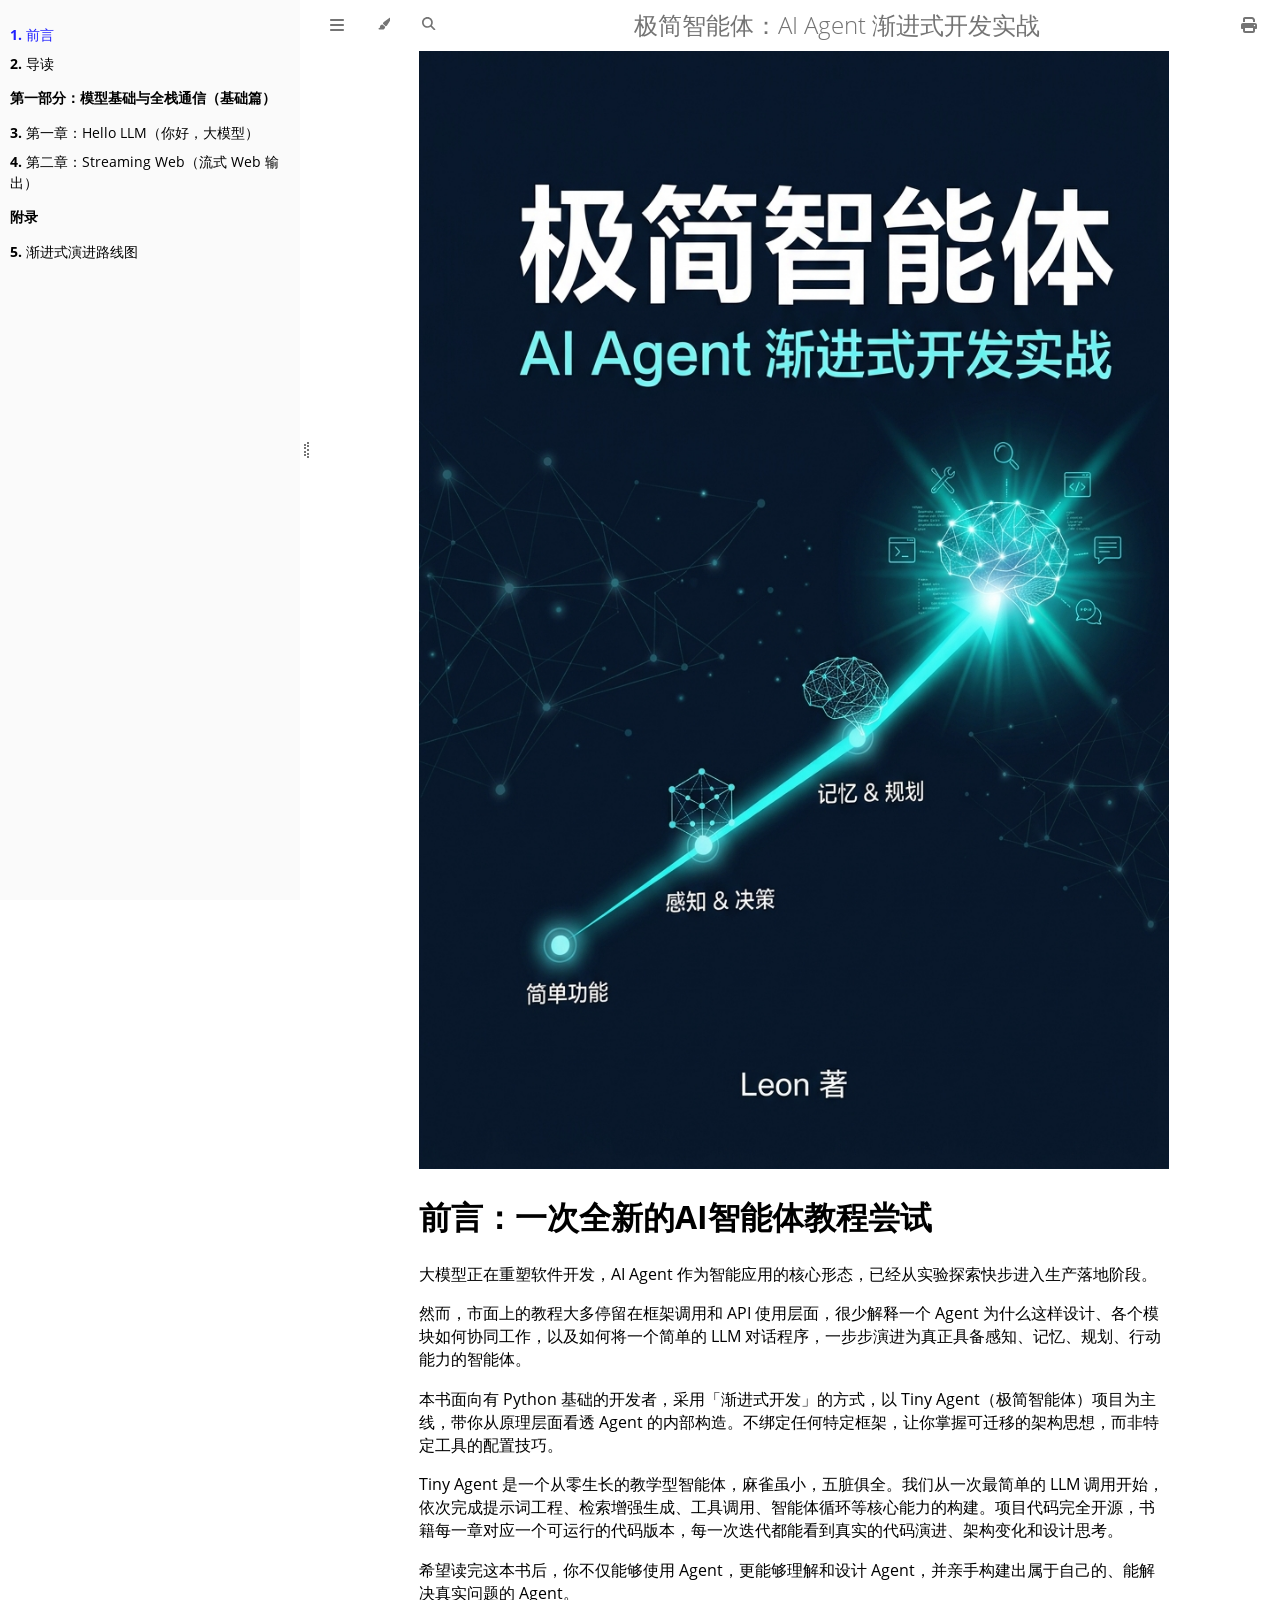
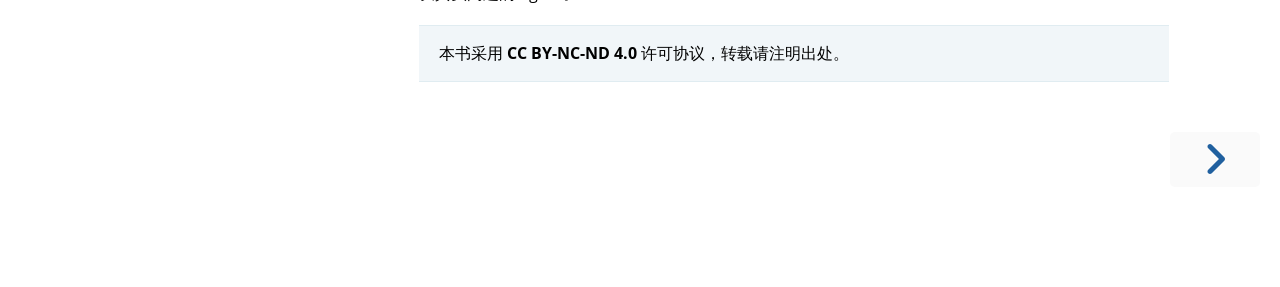
==== index.html @ 979ac95a "deploy: a73829f502aef692e235a689d183d2df8be53779" ====
<!DOCTYPE HTML>
<html lang="cn" class="light sidebar-visible" dir="ltr">
    <head>
        <!-- Book generated using mdBook -->
        <meta charset="UTF-8">
        <title>前言 - 极简智能体：AI Agent 渐进式开发实战</title>


        <!-- Custom HTML head -->

        <meta name="description" content="">
        <meta name="viewport" content="width=device-width, initial-scale=1">
        <meta name="theme-color" content="#ffffff">

        <link rel="icon" href="favicon-de23e50b.svg">
        <link rel="shortcut icon" href="favicon-8114d1fc.png">
        <link rel="stylesheet" href="css/variables-8adf115d.css">
        <link rel="stylesheet" href="css/general-e96d0476.css">
        <link rel="stylesheet" href="css/chrome-d279d366.css">
        <link rel="stylesheet" href="css/print-9e4910d8.css" media="print">

        <!-- Fonts -->
        <link rel="stylesheet" href="fonts/fonts-9644e21d.css">

        <!-- Highlight.js Stylesheets -->
        <link rel="stylesheet" id="mdbook-highlight-css" href="highlight-493f70e1.css">
        <link rel="stylesheet" id="mdbook-tomorrow-night-css" href="tomorrow-night-4c0ae647.css">
        <link rel="stylesheet" id="mdbook-ayu-highlight-css" href="ayu-highlight-3fdfc3ac.css">

        <!-- Custom theme stylesheets -->


        <!-- Provide site root and default themes to javascript -->
        <script>
            const path_to_root = "";
            const default_light_theme = "light";
            const default_dark_theme = "navy";
            window.path_to_searchindex_js = "searchindex-4bd287b8.js";
        </script>
        <!-- Start loading toc.js asap -->
        <script src="toc-0e4f72c4.js"></script>
    </head>
    <body>
    <div id="mdbook-help-container">
        <div id="mdbook-help-popup">
            <h2 class="mdbook-help-title">Keyboard shortcuts</h2>
            <div>
                <p>Press <kbd>←</kbd> or <kbd>→</kbd> to navigate between chapters</p>
                <p>Press <kbd>S</kbd> or <kbd>/</kbd> to search in the book</p>
                <p>Press <kbd>?</kbd> to show this help</p>
                <p>Press <kbd>Esc</kbd> to hide this help</p>
            </div>
        </div>
    </div>
    <div id="mdbook-body-container">
        <!-- Work around some values being stored in localStorage wrapped in quotes -->
        <script>
            try {
                let theme = localStorage.getItem('mdbook-theme');
                let sidebar = localStorage.getItem('mdbook-sidebar');

                if (theme.startsWith('"') && theme.endsWith('"')) {
                    localStorage.setItem('mdbook-theme', theme.slice(1, theme.length - 1));
                }

                if (sidebar.startsWith('"') && sidebar.endsWith('"')) {
                    localStorage.setItem('mdbook-sidebar', sidebar.slice(1, sidebar.length - 1));
                }
            } catch (e) { }
        </script>

        <!-- Set the theme before any content is loaded, prevents flash -->
        <script>
            const default_theme = window.matchMedia("(prefers-color-scheme: dark)").matches ? default_dark_theme : default_light_theme;
            let theme;
            try { theme = localStorage.getItem('mdbook-theme'); } catch(e) { }
            if (theme === null || theme === undefined) { theme = default_theme; }
            const html = document.documentElement;
            html.classList.remove('light')
            html.classList.add(theme);
            html.classList.add("js");
        </script>

        <input type="checkbox" id="mdbook-sidebar-toggle-anchor" class="hidden">

        <!-- Hide / unhide sidebar before it is displayed -->
        <script>
            let sidebar = null;
            const sidebar_toggle = document.getElementById("mdbook-sidebar-toggle-anchor");
            if (document.body.clientWidth >= 1080) {
                try { sidebar = localStorage.getItem('mdbook-sidebar'); } catch(e) { }
                sidebar = sidebar || 'visible';
            } else {
                sidebar = 'hidden';
                sidebar_toggle.checked = false;
            }
            if (sidebar === 'visible') {
                sidebar_toggle.checked = true;
            } else {
                html.classList.remove('sidebar-visible');
            }
        </script>

        <nav id="mdbook-sidebar" class="sidebar" aria-label="Table of contents">
            <!-- populated by js -->
            <mdbook-sidebar-scrollbox class="sidebar-scrollbox"></mdbook-sidebar-scrollbox>
            <noscript>
                <iframe class="sidebar-iframe-outer" src="toc.html"></iframe>
            </noscript>
            <div id="mdbook-sidebar-resize-handle" class="sidebar-resize-handle">
                <div class="sidebar-resize-indicator"></div>
            </div>
        </nav>

        <div id="mdbook-page-wrapper" class="page-wrapper">

            <div class="page">
                <div id="mdbook-menu-bar-hover-placeholder"></div>
                <div id="mdbook-menu-bar" class="menu-bar sticky">
                    <div class="left-buttons">
                        <label id="mdbook-sidebar-toggle" class="icon-button" for="mdbook-sidebar-toggle-anchor" title="Toggle Table of Contents" aria-label="Toggle Table of Contents" aria-controls="mdbook-sidebar">
                            <span class=fa-svg><svg xmlns="http://www.w3.org/2000/svg" viewBox="0 0 448 512"><!--! Font Awesome Free 6.2.0 by @fontawesome - https://fontawesome.com License - https://fontawesome.com/license/free (Icons: CC BY 4.0, Fonts: SIL OFL 1.1, Code: MIT License) Copyright 2022 Fonticons, Inc. --><path d="M0 96C0 78.3 14.3 64 32 64H416c17.7 0 32 14.3 32 32s-14.3 32-32 32H32C14.3 128 0 113.7 0 96zM0 256c0-17.7 14.3-32 32-32H416c17.7 0 32 14.3 32 32s-14.3 32-32 32H32c-17.7 0-32-14.3-32-32zM448 416c0 17.7-14.3 32-32 32H32c-17.7 0-32-14.3-32-32s14.3-32 32-32H416c17.7 0 32 14.3 32 32z"/></svg></span>
                        </label>
                        <button id="mdbook-theme-toggle" class="icon-button" type="button" title="Change theme" aria-label="Change theme" aria-haspopup="true" aria-expanded="false" aria-controls="mdbook-theme-list">
                            <span class=fa-svg><svg xmlns="http://www.w3.org/2000/svg" viewBox="0 0 576 512"><!--! Font Awesome Free 6.2.0 by @fontawesome - https://fontawesome.com License - https://fontawesome.com/license/free (Icons: CC BY 4.0, Fonts: SIL OFL 1.1, Code: MIT License) Copyright 2022 Fonticons, Inc. --><path d="M371.3 367.1c27.3-3.9 51.9-19.4 67.2-42.9L600.2 74.1c12.6-19.5 9.4-45.3-7.6-61.2S549.7-4.4 531.1 9.6L294.4 187.2c-24 18-38.2 46.1-38.4 76.1L371.3 367.1zm-19.6 25.4l-116-104.4C175.9 290.3 128 339.6 128 400c0 3.9 .2 7.8 .6 11.6c1.8 17.5-10.2 36.4-27.8 36.4H96c-17.7 0-32 14.3-32 32s14.3 32 32 32H240c61.9 0 112-50.1 112-112c0-2.5-.1-5-.2-7.5z"/></svg></span>
                        </button>
                        <ul id="mdbook-theme-list" class="theme-popup" aria-label="Themes" role="menu">
                            <li role="none"><button role="menuitem" class="theme" id="mdbook-theme-default_theme">Auto</button></li>
                            <li role="none"><button role="menuitem" class="theme" id="mdbook-theme-light">Light</button></li>
                            <li role="none"><button role="menuitem" class="theme" id="mdbook-theme-rust">Rust</button></li>
                            <li role="none"><button role="menuitem" class="theme" id="mdbook-theme-coal">Coal</button></li>
                            <li role="none"><button role="menuitem" class="theme" id="mdbook-theme-navy">Navy</button></li>
                            <li role="none"><button role="menuitem" class="theme" id="mdbook-theme-ayu">Ayu</button></li>
                        </ul>
                        <button id="mdbook-search-toggle" class="icon-button" type="button" title="Search (`/`)" aria-label="Toggle Searchbar" aria-expanded="false" aria-keyshortcuts="/ s" aria-controls="mdbook-searchbar">
                            <span class=fa-svg><svg xmlns="http://www.w3.org/2000/svg" viewBox="0 0 512 512"><!--! Font Awesome Free 6.2.0 by @fontawesome - https://fontawesome.com License - https://fontawesome.com/license/free (Icons: CC BY 4.0, Fonts: SIL OFL 1.1, Code: MIT License) Copyright 2022 Fonticons, Inc. --><path d="M416 208c0 45.9-14.9 88.3-40 122.7L502.6 457.4c12.5 12.5 12.5 32.8 0 45.3s-32.8 12.5-45.3 0L330.7 376c-34.4 25.2-76.8 40-122.7 40C93.1 416 0 322.9 0 208S93.1 0 208 0S416 93.1 416 208zM208 352c79.5 0 144-64.5 144-144s-64.5-144-144-144S64 128.5 64 208s64.5 144 144 144z"/></svg></span>
                        </button>
                    </div>

                    <h1 class="menu-title">极简智能体：AI Agent 渐进式开发实战</h1>

                    <div class="right-buttons">
                        <a href="print.html" title="Print this book" aria-label="Print this book">
                            <span class=fa-svg id="print-button"><svg xmlns="http://www.w3.org/2000/svg" viewBox="0 0 512 512"><!--! Font Awesome Free 6.2.0 by @fontawesome - https://fontawesome.com License - https://fontawesome.com/license/free (Icons: CC BY 4.0, Fonts: SIL OFL 1.1, Code: MIT License) Copyright 2022 Fonticons, Inc. --><path d="M128 0C92.7 0 64 28.7 64 64v96h64V64H354.7L384 93.3V160h64V93.3c0-17-6.7-33.3-18.7-45.3L400 18.7C388 6.7 371.7 0 354.7 0H128zM384 352v32 64H128V384 368 352H384zm64 32h32c17.7 0 32-14.3 32-32V256c0-35.3-28.7-64-64-64H64c-35.3 0-64 28.7-64 64v96c0 17.7 14.3 32 32 32H64v64c0 35.3 28.7 64 64 64H384c35.3 0 64-28.7 64-64V384zm-16-88c-13.3 0-24-10.7-24-24s10.7-24 24-24s24 10.7 24 24s-10.7 24-24 24z"/></svg></span>
                        </a>

                    </div>
                </div>

                <div id="mdbook-search-wrapper" class="hidden">
                    <form id="mdbook-searchbar-outer" class="searchbar-outer">
                        <div class="search-wrapper">
                            <input type="search" id="mdbook-searchbar" name="searchbar" placeholder="Search this book ..." aria-controls="mdbook-searchresults-outer" aria-describedby="searchresults-header">
                            <div class="spinner-wrapper">
                                <span class=fa-svg id="fa-spin"><svg xmlns="http://www.w3.org/2000/svg" viewBox="0 0 512 512"><!--! Font Awesome Free 6.2.0 by @fontawesome - https://fontawesome.com License - https://fontawesome.com/license/free (Icons: CC BY 4.0, Fonts: SIL OFL 1.1, Code: MIT License) Copyright 2022 Fonticons, Inc. --><path d="M304 48c0-26.5-21.5-48-48-48s-48 21.5-48 48s21.5 48 48 48s48-21.5 48-48zm0 416c0-26.5-21.5-48-48-48s-48 21.5-48 48s21.5 48 48 48s48-21.5 48-48zM48 304c26.5 0 48-21.5 48-48s-21.5-48-48-48s-48 21.5-48 48s21.5 48 48 48zm464-48c0-26.5-21.5-48-48-48s-48 21.5-48 48s21.5 48 48 48s48-21.5 48-48zM142.9 437c18.7-18.7 18.7-49.1 0-67.9s-49.1-18.7-67.9 0s-18.7 49.1 0 67.9s49.1 18.7 67.9 0zm0-294.2c18.7-18.7 18.7-49.1 0-67.9S93.7 56.2 75 75s-18.7 49.1 0 67.9s49.1 18.7 67.9 0zM369.1 437c18.7 18.7 49.1 18.7 67.9 0s18.7-49.1 0-67.9s-49.1-18.7-67.9 0s-18.7 49.1 0 67.9z"/></svg></span>
                            </div>
                        </div>
                    </form>
                    <div id="mdbook-searchresults-outer" class="searchresults-outer hidden">
                        <div id="mdbook-searchresults-header" class="searchresults-header"></div>
                        <ul id="mdbook-searchresults">
                        </ul>
                    </div>
                </div>

                <!-- Apply ARIA attributes after the sidebar and the sidebar toggle button are added to the DOM -->
                <script>
                    document.getElementById('mdbook-sidebar-toggle').setAttribute('aria-expanded', sidebar === 'visible');
                    document.getElementById('mdbook-sidebar').setAttribute('aria-hidden', sidebar !== 'visible');
                    Array.from(document.querySelectorAll('#mdbook-sidebar a')).forEach(function(link) {
                        link.setAttribute('tabIndex', sidebar === 'visible' ? 0 : -1);
                    });
                </script>

                <div id="mdbook-content" class="content">
                    <main>
                        <!-- 封面图容器 -->
<div class="pdf-cover">
    <img src="images/cover.png" alt="Book Cover" />
</div>

<!-- 强制 PDF 在此处分页，使后面的正文从第二页开始 -->
<div style="page-break-before: always;"></div>

<h1 id="前言一次全新的ai智能体教程尝试"><a class="header" href="#前言一次全新的ai智能体教程尝试">前言：一次全新的AI智能体教程尝试</a></h1>
<p>大模型正在重塑软件开发，AI Agent 作为智能应用的核心形态，已经从实验探索快步进入生产落地阶段。</p>
<p>然而，市面上的教程大多停留在框架调用和 API 使用层面，很少解释一个 Agent 为什么这样设计、各个模块如何协同工作，以及如何将一个简单的 LLM 对话程序，一步步演进为真正具备感知、记忆、规划、行动能力的智能体。</p>
<p>本书面向有 Python 基础的开发者，采用「渐进式开发」的方式，以 Tiny Agent（极简智能体）项目为主线，带你从原理层面看透 Agent 的内部构造。不绑定任何特定框架，让你掌握可迁移的架构思想，而非特定工具的配置技巧。</p>
<p>Tiny Agent 是一个从零生长的教学型智能体，麻雀虽小，五脏俱全。我们从一次最简单的 LLM 调用开始，依次完成提示词工程、检索增强生成、工具调用、智能体循环等核心能力的构建。项目代码完全开源，书籍每一章对应一个可运行的代码版本，每一次迭代都能看到真实的代码演进、架构变化和设计思考。</p>
<p>希望读完这本书后，你不仅能够使用 Agent，更能够理解和设计 Agent，并亲手构建出属于自己的、能解决真实问题的 Agent。</p>
<blockquote>
<p>本书采用 <strong>CC BY-NC-ND 4.0</strong> 许可协议，转载请注明出处。</p>
</blockquote>

                    </main>

                    <nav class="nav-wrapper" aria-label="Page navigation">
                        <!-- Mobile navigation buttons -->

                            <a rel="next prefetch" href="introduction.html" class="mobile-nav-chapters next" title="Next chapter" aria-label="Next chapter" aria-keyshortcuts="Right">
                                <span class=fa-svg><svg xmlns="http://www.w3.org/2000/svg" viewBox="0 0 320 512"><!--! Font Awesome Free 6.2.0 by @fontawesome - https://fontawesome.com License - https://fontawesome.com/license/free (Icons: CC BY 4.0, Fonts: SIL OFL 1.1, Code: MIT License) Copyright 2022 Fonticons, Inc. --><path d="M278.6 233.4c12.5 12.5 12.5 32.8 0 45.3l-160 160c-12.5 12.5-32.8 12.5-45.3 0s-12.5-32.8 0-45.3L210.7 256 73.4 118.6c-12.5-12.5-12.5-32.8 0-45.3s32.8-12.5 45.3 0l160 160z"/></svg></span>
                            </a>

                        <div style="clear: both"></div>
                    </nav>
                </div>
            </div>

            <nav class="nav-wide-wrapper" aria-label="Page navigation">

                    <a rel="next prefetch" href="introduction.html" class="nav-chapters next" title="Next chapter" aria-label="Next chapter" aria-keyshortcuts="Right">
                        <span class=fa-svg><svg xmlns="http://www.w3.org/2000/svg" viewBox="0 0 320 512"><!--! Font Awesome Free 6.2.0 by @fontawesome - https://fontawesome.com License - https://fontawesome.com/license/free (Icons: CC BY 4.0, Fonts: SIL OFL 1.1, Code: MIT License) Copyright 2022 Fonticons, Inc. --><path d="M278.6 233.4c12.5 12.5 12.5 32.8 0 45.3l-160 160c-12.5 12.5-32.8 12.5-45.3 0s-12.5-32.8 0-45.3L210.7 256 73.4 118.6c-12.5-12.5-12.5-32.8 0-45.3s32.8-12.5 45.3 0l160 160z"/></svg></span>
                    </a>
            </nav>

        </div>

        <template id=fa-eye><span class=fa-svg><svg xmlns="http://www.w3.org/2000/svg" viewBox="0 0 576 512"><!--! Font Awesome Free 6.2.0 by @fontawesome - https://fontawesome.com License - https://fontawesome.com/license/free (Icons: CC BY 4.0, Fonts: SIL OFL 1.1, Code: MIT License) Copyright 2022 Fonticons, Inc. --><path d="M288 32c-80.8 0-145.5 36.8-192.6 80.6C48.6 156 17.3 208 2.5 243.7c-3.3 7.9-3.3 16.7 0 24.6C17.3 304 48.6 356 95.4 399.4C142.5 443.2 207.2 480 288 480s145.5-36.8 192.6-80.6c46.8-43.5 78.1-95.4 93-131.1c3.3-7.9 3.3-16.7 0-24.6c-14.9-35.7-46.2-87.7-93-131.1C433.5 68.8 368.8 32 288 32zM432 256c0 79.5-64.5 144-144 144s-144-64.5-144-144s64.5-144 144-144s144 64.5 144 144zM288 192c0 35.3-28.7 64-64 64c-11.5 0-22.3-3-31.6-8.4c-.2 2.8-.4 5.5-.4 8.4c0 53 43 96 96 96s96-43 96-96s-43-96-96-96c-2.8 0-5.6 .1-8.4 .4c5.3 9.3 8.4 20.1 8.4 31.6z"/></svg></span></template>
        <template id=fa-eye-slash><span class=fa-svg><svg xmlns="http://www.w3.org/2000/svg" viewBox="0 0 640 512"><!--! Font Awesome Free 6.2.0 by @fontawesome - https://fontawesome.com License - https://fontawesome.com/license/free (Icons: CC BY 4.0, Fonts: SIL OFL 1.1, Code: MIT License) Copyright 2022 Fonticons, Inc. --><path d="M38.8 5.1C28.4-3.1 13.3-1.2 5.1 9.2S-1.2 34.7 9.2 42.9l592 464c10.4 8.2 25.5 6.3 33.7-4.1s6.3-25.5-4.1-33.7L525.6 386.7c39.6-40.6 66.4-86.1 79.9-118.4c3.3-7.9 3.3-16.7 0-24.6c-14.9-35.7-46.2-87.7-93-131.1C465.5 68.8 400.8 32 320 32c-68.2 0-125 26.3-169.3 60.8L38.8 5.1zM223.1 149.5C248.6 126.2 282.7 112 320 112c79.5 0 144 64.5 144 144c0 24.9-6.3 48.3-17.4 68.7L408 294.5c5.2-11.8 8-24.8 8-38.5c0-53-43-96-96-96c-2.8 0-5.6 .1-8.4 .4c5.3 9.3 8.4 20.1 8.4 31.6c0 10.2-2.4 19.8-6.6 28.3l-90.3-70.8zm223.1 298L373 389.9c-16.4 6.5-34.3 10.1-53 10.1c-79.5 0-144-64.5-144-144c0-6.9 .5-13.6 1.4-20.2L83.1 161.5C60.3 191.2 44 220.8 34.5 243.7c-3.3 7.9-3.3 16.7 0 24.6c14.9 35.7 46.2 87.7 93 131.1C174.5 443.2 239.2 480 320 480c47.8 0 89.9-12.9 126.2-32.5z"/></svg></span></template>
        <template id=fa-copy><span class=fa-svg><svg xmlns="http://www.w3.org/2000/svg" viewBox="0 0 512 512"><!--! Font Awesome Free 6.2.0 by @fontawesome - https://fontawesome.com License - https://fontawesome.com/license/free (Icons: CC BY 4.0, Fonts: SIL OFL 1.1, Code: MIT License) Copyright 2022 Fonticons, Inc. --><path d="M502.6 70.63l-61.25-61.25C435.4 3.371 427.2 0 418.7 0H255.1c-35.35 0-64 28.66-64 64l.0195 256C192 355.4 220.7 384 256 384h192c35.2 0 64-28.8 64-64V93.25C512 84.77 508.6 76.63 502.6 70.63zM464 320c0 8.836-7.164 16-16 16H255.1c-8.838 0-16-7.164-16-16L239.1 64.13c0-8.836 7.164-16 16-16h128L384 96c0 17.67 14.33 32 32 32h47.1V320zM272 448c0 8.836-7.164 16-16 16H63.1c-8.838 0-16-7.164-16-16L47.98 192.1c0-8.836 7.164-16 16-16H160V128H63.99c-35.35 0-64 28.65-64 64l.0098 256C.002 483.3 28.66 512 64 512h192c35.2 0 64-28.8 64-64v-32h-47.1L272 448z"/></svg></span></template>
        <template id=fa-play><span class=fa-svg><svg xmlns="http://www.w3.org/2000/svg" viewBox="0 0 384 512"><!--! Font Awesome Free 6.2.0 by @fontawesome - https://fontawesome.com License - https://fontawesome.com/license/free (Icons: CC BY 4.0, Fonts: SIL OFL 1.1, Code: MIT License) Copyright 2022 Fonticons, Inc. --><path d="M73 39c-14.8-9.1-33.4-9.4-48.5-.9S0 62.6 0 80V432c0 17.4 9.4 33.4 24.5 41.9s33.7 8.1 48.5-.9L361 297c14.3-8.7 23-24.2 23-41s-8.7-32.2-23-41L73 39z"/></svg></span></template>
        <template id=fa-clock-rotate-left><span class=fa-svg><svg xmlns="http://www.w3.org/2000/svg" viewBox="0 0 512 512"><!--! Font Awesome Free 6.2.0 by @fontawesome - https://fontawesome.com License - https://fontawesome.com/license/free (Icons: CC BY 4.0, Fonts: SIL OFL 1.1, Code: MIT License) Copyright 2022 Fonticons, Inc. --><path d="M75 75L41 41C25.9 25.9 0 36.6 0 57.9V168c0 13.3 10.7 24 24 24H134.1c21.4 0 32.1-25.9 17-41l-30.8-30.8C155 85.5 203 64 256 64c106 0 192 86 192 192s-86 192-192 192c-40.8 0-78.6-12.7-109.7-34.4c-14.5-10.1-34.4-6.6-44.6 7.9s-6.6 34.4 7.9 44.6C151.2 495 201.7 512 256 512c141.4 0 256-114.6 256-256S397.4 0 256 0C185.3 0 121.3 28.7 75 75zm181 53c-13.3 0-24 10.7-24 24V256c0 6.4 2.5 12.5 7 17l72 72c9.4 9.4 24.6 9.4 33.9 0s9.4-24.6 0-33.9l-65-65V152c0-13.3-10.7-24-24-24z"/></svg></span></template>



        <script>
            window.playground_copyable = true;
        </script>


        <script src="elasticlunr-ef4e11c1.min.js"></script>
        <script src="mark-09e88c2c.min.js"></script>
        <script src="searcher-09f2665d.js"></script>

        <script src="clipboard-1626706a.min.js"></script>
        <script src="highlight-abc7f01d.js"></script>
        <script src="book-609e4cb8.js"></script>

        <!-- Custom JS scripts -->



    </div>
    </body>
</html>
---- css/variables-8adf115d.css ----
/* Globals */

:root {
    --sidebar-target-width: 300px;
    --sidebar-width: min(var(--sidebar-target-width), 80vw);
    --sidebar-resize-indicator-width: 8px;
    --sidebar-resize-indicator-space: 2px;
    --page-padding: 15px;
    --content-max-width: 750px;
    --menu-bar-height: 50px;
    --mono-font: "Source Code Pro", Consolas, "Ubuntu Mono", Menlo, "DejaVu Sans Mono", monospace, monospace;
    --code-font-size: 0.875em; /* please adjust the ace font size accordingly in editor.js */
    --searchbar-margin-block-start: 5px;
}

/* Themes */

.ayu {
    --bg: hsl(210, 25%, 8%);
    --fg: #c5c5c5;

    --sidebar-bg: #14191f;
    --sidebar-fg: #c8c9db;
    --sidebar-non-existant: #5c6773;
    --sidebar-active: #ffb454;
    --sidebar-spacer: #2d334f;

    --scrollbar: var(--sidebar-fg);

    --icons: #737480;
    --icons-hover: #b7b9cc;

    --links: #0096cf;

    --inline-code-color: #ffb454;

    --theme-popup-bg: #14191f;
    --theme-popup-border: #5c6773;
    --theme-hover: #191f26;

    --quote-bg: hsl(226, 15%, 17%);
    --quote-border: hsl(226, 15%, 22%);

    --warning-border: #ff8e00;

    --table-border-color: hsl(210, 25%, 13%);
    --table-header-bg: hsl(210, 25%, 28%);
    --table-alternate-bg: hsl(210, 25%, 11%);

    --searchbar-border-color: #848484;
    --searchbar-bg: #424242;
    --searchbar-fg: #fff;
    --searchbar-shadow-color: #d4c89f;
    --searchresults-header-fg: #666;
    --searchresults-border-color: #888;
    --searchresults-li-bg: #252932;
    --search-mark-bg: #e3b171;

    --color-scheme: dark;

    /* Same as `--icons` */
    --copy-button-filter: invert(45%) sepia(6%) saturate(621%) hue-rotate(198deg) brightness(99%) contrast(85%);
    /* Same as `--sidebar-active` */
    --copy-button-filter-hover: invert(68%) sepia(55%) saturate(531%) hue-rotate(341deg) brightness(104%) contrast(101%);

    --footnote-highlight: #2668a6;

    --overlay-bg: rgba(33, 40, 48, 0.4);

    --blockquote-note-color: #74b9ff;
    --blockquote-tip-color: #09ca09;
    --blockquote-important-color: #d3abff;
    --blockquote-warning-color: #f0b72f;
    --blockquote-caution-color: #f21424;

    --sidebar-header-border-color: #c18639;
}

.coal {
    --bg: hsl(200, 7%, 8%);
    --fg: #98a3ad;

    --sidebar-bg: #292c2f;
    --sidebar-fg: #a1adb8;
    --sidebar-non-existant: #505254;
    --sidebar-active: #3473ad;
    --sidebar-spacer: #393939;

    --scrollbar: var(--sidebar-fg);

    --icons: #43484d;
    --icons-hover: #b3c0cc;

    --links: #2b79a2;

    --inline-code-color: #c5c8c6;

    --theme-popup-bg: #141617;
    --theme-popup-border: #43484d;
    --theme-hover: #1f2124;

    --quote-bg: hsl(234, 21%, 18%);
    --quote-border: hsl(234, 21%, 23%);

    --warning-border: #ff8e00;

    --table-border-color: hsl(200, 7%, 13%);
    --table-header-bg: hsl(200, 7%, 28%);
    --table-alternate-bg: hsl(200, 7%, 11%);

    --searchbar-border-color: #aaa;
    --searchbar-bg: #b7b7b7;
    --searchbar-fg: #000;
    --searchbar-shadow-color: #aaa;
    --searchresults-header-fg: #666;
    --searchresults-border-color: #98a3ad;
    --searchresults-li-bg: #2b2b2f;
    --search-mark-bg: #355c7d;

    --color-scheme: dark;

    /* Same as `--icons` */
    --copy-button-filter: invert(26%) sepia(8%) saturate(575%) hue-rotate(169deg) brightness(87%) contrast(82%);
    /* Same as `--sidebar-active` */
    --copy-button-filter-hover: invert(36%) sepia(70%) saturate(503%) hue-rotate(167deg) brightness(98%) contrast(89%);

    --footnote-highlight: #4079ae;

    --overlay-bg: rgba(33, 40, 48, 0.4);

    --blockquote-note-color: #4493f8;
    --blockquote-tip-color: #08ae08;
    --blockquote-important-color: #ab7df8;
    --blockquote-warning-color: #d29922;
    --blockquote-caution-color: #d91b29;

    --sidebar-header-border-color: #3473ad;
}

.light, html:not(.js) {
    --bg: hsl(0, 0%, 100%);
    --fg: hsl(0, 0%, 0%);

    --sidebar-bg: #fafafa;
    --sidebar-fg: hsl(0, 0%, 0%);
    --sidebar-non-existant: #aaaaaa;
    --sidebar-active: #1f1fff;
    --sidebar-spacer: #f4f4f4;

    --scrollbar: #8F8F8F;

    --icons: #747474;
    --icons-hover: #000000;

    --links: #20609f;

    --inline-code-color: #301900;

    --theme-popup-bg: #fafafa;
    --theme-popup-border: #cccccc;
    --theme-hover: #e6e6e6;

    --quote-bg: hsl(197, 37%, 96%);
    --quote-border: hsl(197, 37%, 91%);

    --warning-border: #ff8e00;

    --table-border-color: hsl(0, 0%, 95%);
    --table-header-bg: hsl(0, 0%, 80%);
    --table-alternate-bg: hsl(0, 0%, 97%);

    --searchbar-border-color: #aaa;
    --searchbar-bg: #fafafa;
    --searchbar-fg: #000;
    --searchbar-shadow-color: #aaa;
    --searchresults-header-fg: #666;
    --searchresults-border-color: #888;
    --searchresults-li-bg: #e4f2fe;
    --search-mark-bg: #a2cff5;

    --color-scheme: light;

    /* Same as `--icons` */
    --copy-button-filter: invert(45.49%);
    /* Same as `--sidebar-active` */
    --copy-button-filter-hover: invert(14%) sepia(93%) saturate(4250%) hue-rotate(243deg) brightness(99%) contrast(130%);

    --footnote-highlight: #7e7eff;

    --overlay-bg: rgba(200, 200, 205, 0.4);

    --blockquote-note-color: #0969da;
    --blockquote-tip-color: #008000;
    --blockquote-important-color: #8250df;
    --blockquote-warning-color: #9a6700;
    --blockquote-caution-color: #b52731;

    --sidebar-header-border-color: #6e6edb;
}

.navy {
    --bg: hsl(226, 23%, 11%);
    --fg: #bcbdd0;

    --sidebar-bg: #282d3f;
    --sidebar-fg: #c8c9db;
    --sidebar-non-existant: #505274;
    --sidebar-active: #2b79a2;
    --sidebar-spacer: #2d334f;

    --scrollbar: var(--sidebar-fg);

    --icons: #737480;
    --icons-hover: #b7b9cc;

    --links: #2b79a2;

    --inline-code-color: #c5c8c6;

    --theme-popup-bg: #161923;
    --theme-popup-border: #737480;
    --theme-hover: #282e40;

    --quote-bg: hsl(226, 15%, 17%);
    --quote-border: hsl(226, 15%, 22%);

    --warning-border: #ff8e00;

    --table-border-color: hsl(226, 23%, 16%);
    --table-header-bg: hsl(226, 23%, 31%);
    --table-alternate-bg: hsl(226, 23%, 14%);

    --searchbar-border-color: #aaa;
    --searchbar-bg: #aeaec6;
    --searchbar-fg: #000;
    --searchbar-shadow-color: #aaa;
    --searchresults-header-fg: #5f5f71;
    --searchresults-border-color: #5c5c68;
    --searchresults-li-bg: #242430;
    --search-mark-bg: #a2cff5;

    --color-scheme: dark;

    /* Same as `--icons` */
    --copy-button-filter: invert(51%) sepia(10%) saturate(393%) hue-rotate(198deg) brightness(86%) contrast(87%);
    /* Same as `--sidebar-active` */
    --copy-button-filter-hover: invert(46%) sepia(20%) saturate(1537%) hue-rotate(156deg) brightness(85%) contrast(90%);

    --footnote-highlight: #4079ae;

    --overlay-bg: rgba(33, 40, 48, 0.4);

    --blockquote-note-color: #4493f8;
    --blockquote-tip-color: #09ca09;
    --blockquote-important-color: #ab7df8;
    --blockquote-warning-color: #d29922;
    --blockquote-caution-color: #f21424;

    --sidebar-header-border-color: #2f6ab5;
}

.rust {
    --bg: hsl(60, 9%, 87%);
    --fg: #262625;

    --sidebar-bg: #3b2e2a;
    --sidebar-fg: #c8c9db;
    --sidebar-non-existant: #505254;
    --sidebar-active: #e69f67;
    --sidebar-spacer: #45373a;

    --scrollbar: var(--sidebar-fg);

    --icons: #737480;
    --icons-hover: #262625;

    --links: #2b79a2;

    --inline-code-color: #6e6b5e;

    --theme-popup-bg: #e1e1db;
    --theme-popup-border: #b38f6b;
    --theme-hover: #99908a;

    --quote-bg: hsl(60, 5%, 75%);
    --quote-border: hsl(60, 5%, 70%);

    --warning-border: #ff8e00;

    --table-border-color: hsl(60, 9%, 82%);
    --table-header-bg: #b3a497;
    --table-alternate-bg: hsl(60, 9%, 84%);

    --searchbar-border-color: #aaa;
    --searchbar-bg: #fafafa;
    --searchbar-fg: #000;
    --searchbar-shadow-color: #aaa;
    --searchresults-header-fg: #666;
    --searchresults-border-color: #888;
    --searchresults-li-bg: #dec2a2;
    --search-mark-bg: #e69f67;

    /* Same as `--icons` */
    --copy-button-filter: invert(51%) sepia(10%) saturate(393%) hue-rotate(198deg) brightness(86%) contrast(87%);
    /* Same as `--sidebar-active` */
    --copy-button-filter-hover: invert(77%) sepia(16%) saturate(1798%) hue-rotate(328deg) brightness(98%) contrast(83%);

    --footnote-highlight: #d3a17a;

    --overlay-bg: rgba(150, 150, 150, 0.25);

    --blockquote-note-color: #023b95;
    --blockquote-tip-color: #007700;
    --blockquote-important-color: #8250df;
    --blockquote-warning-color: #603700;
    --blockquote-caution-color: #aa1721;

    --sidebar-header-border-color: #8c391f;
}

@media (prefers-color-scheme: dark) {
    html:not(.js) {
        --bg: hsl(200, 7%, 8%);
        --fg: #98a3ad;

        --sidebar-bg: #292c2f;
        --sidebar-fg: #a1adb8;
        --sidebar-non-existant: #505254;
        --sidebar-active: #3473ad;
        --sidebar-spacer: #393939;

        --scrollbar: var(--sidebar-fg);

        --icons: #43484d;
        --icons-hover: #b3c0cc;

        --links: #2b79a2;

        --inline-code-color: #c5c8c6;

        --theme-popup-bg: #141617;
        --theme-popup-border: #43484d;
        --theme-hover: #1f2124;

        --quote-bg: hsl(234, 21%, 18%);
        --quote-border: hsl(234, 21%, 23%);

        --warning-border: #ff8e00;

        --table-border-color: hsl(200, 7%, 13%);
        --table-header-bg: hsl(200, 7%, 28%);
        --table-alternate-bg: hsl(200, 7%, 11%);

        --searchbar-border-color: #aaa;
        --searchbar-bg: #b7b7b7;
        --searchbar-fg: #000;
        --searchbar-shadow-color: #aaa;
        --searchresults-header-fg: #666;
        --searchresults-border-color: #98a3ad;
        --searchresults-li-bg: #2b2b2f;
        --search-mark-bg: #355c7d;

        --color-scheme: dark;

        /* Same as `--icons` */
        --copy-button-filter: invert(26%) sepia(8%) saturate(575%) hue-rotate(169deg) brightness(87%) contrast(82%);
        /* Same as `--sidebar-active` */
        --copy-button-filter-hover: invert(36%) sepia(70%) saturate(503%) hue-rotate(167deg) brightness(98%) contrast(89%);

        --footnote-highlight: #4079ae;

        --overlay-bg: rgba(33, 40, 48, 0.4);

        --blockquote-note-color: #4493f8;
        --blockquote-tip-color: #08ae08;
        --blockquote-important-color: #ab7df8;
        --blockquote-warning-color: #d29922;
        --blockquote-caution-color: #d91b29;

        --sidebar-header-border-color: #3473ad;
    }
}
---- css/general-e96d0476.css ----
/* Base styles and content styles */

:root {
    /* Browser default font-size is 16px, this way 1 rem = 10px */
    font-size: 62.5%;
    color-scheme: var(--color-scheme);
}

html {
    font-family: "Open Sans", sans-serif;
    color: var(--fg);
    background-color: var(--bg);
    text-size-adjust: none;
    -webkit-text-size-adjust: none;
}

body {
    margin: 0;
    font-size: 1.6rem;
    overflow-x: hidden;
}

code {
    font-family: var(--mono-font) !important;
    font-size: var(--code-font-size);
    direction: ltr !important;
}

/* make long words/inline code not x overflow */
main {
    overflow-wrap: break-word;
}

/* make wide tables scroll if they overflow */
.table-wrapper {
    overflow-x: auto;
}

/* Don't change font size in headers. */
h1 code, h2 code, h3 code, h4 code, h5 code, h6 code {
    font-size: unset;
}

.left { float: left; }
.right { float: right; }
.boring { opacity: 0.6; }
.hide-boring .boring { display: none; }
.hidden { display: none !important; }

h2, h3 { margin-block-start: 2.5em; }
h4, h5 { margin-block-start: 2em; }

.header + .header h3,
.header + .header h4,
.header + .header h5 {
    margin-block-start: 1em;
}

h1:target::before,
h2:target::before,
h3:target::before,
h4:target::before,
h5:target::before,
h6:target::before,
dt:target::before {
    display: inline-block;
    content: "»";
    margin-inline-start: -30px;
    width: 30px;
}

/* This is broken on Safari as of version 14, but is fixed
   in Safari Technology Preview 117 which I think will be Safari 14.2.
   https://bugs.webkit.org/show_bug.cgi?id=218076
*/
:target {
    /* Safari does not support logical properties */
    scroll-margin-top: calc(var(--menu-bar-height) + 0.5em);
}

.page {
    outline: 0;
    padding: 0 var(--page-padding);
    margin-block-start: calc(0px - var(--menu-bar-height)); /* Compensate for the #mdbook-menu-bar-hover-placeholder */
}
.page-wrapper {
    box-sizing: border-box;
    background-color: var(--bg);
}
html:not(.js) .page-wrapper,
.js:not(.sidebar-resizing) .page-wrapper {
    transition: margin-left 0.3s ease, transform 0.3s ease; /* Animation: slide away */
}
[dir=rtl]:not(.js) .page-wrapper,
[dir=rtl].js:not(.sidebar-resizing) .page-wrapper {
    transition: margin-right 0.3s ease, transform 0.3s ease; /* Animation: slide away */
}

.content {
    overflow-y: auto;
    padding: 0 5px 50px 5px;
}
.content main {
    margin-inline-start: auto;
    margin-inline-end: auto;
    max-width: var(--content-max-width);
}
.content p { line-height: 1.45em; }
.content ol { line-height: 1.45em; }
.content ul { line-height: 1.45em; }
.content a { text-decoration: none; }
.content a:hover { text-decoration: underline; }
.content img, .content video { max-width: 100%; }
/* When an image is inside an anchor, ensure the focus ring covers the entire
   image instead of the anchor's line box. */
.content a:has(img) { display: inline-block; }
.content .header:link,
.content .header:visited {
    color: var(--fg);
}
.content .header:link,
.content .header:visited:hover {
    text-decoration: none;
}

table {
    margin: 0 auto;
    border-collapse: collapse;
}
table td {
    padding: 3px 20px;
    border: 1px var(--table-border-color) solid;
}
table thead {
    background: var(--table-header-bg);
}
table thead td {
    font-weight: 700;
    border: none;
}
table thead th {
    padding: 3px 20px;
}
table thead tr {
    border: 1px var(--table-header-bg) solid;
}
/* Alternate background colors for rows */
table tbody tr:nth-child(2n) {
    background: var(--table-alternate-bg);
}


blockquote {
    margin: 20px 0;
    padding: 0 20px;
    color: var(--fg);
    background-color: var(--quote-bg);
    border-block-start: .1em solid var(--quote-border);
    border-block-end: .1em solid var(--quote-border);
}

/* TODO: Remove .warning in a future version of mdbook, it is replaced by
blockquote tags. */
.warning {
    margin: 20px;
    padding: 0 20px;
    border-inline-start: 2px solid var(--warning-border);
}

.warning:before {
    position: absolute;
    width: 3rem;
    height: 3rem;
    margin-inline-start: calc(-1.5rem - 21px);
    content: "ⓘ";
    text-align: center;
    background-color: var(--bg);
    color: var(--warning-border);
    font-weight: bold;
    font-size: 2rem;
}

blockquote .warning:before {
    background-color: var(--quote-bg);
}

kbd {
    background-color: var(--table-border-color);
    border-radius: 4px;
    border: solid 1px var(--theme-popup-border);
    box-shadow: inset 0 -1px 0 var(--theme-hover);
    display: inline-block;
    font-size: var(--code-font-size);
    font-family: var(--mono-font);
    line-height: 10px;
    padding: 4px 5px;
    vertical-align: middle;
}

sup {
    /* Set the line-height for superscript and footnote references so that there
       isn't an awkward space appearing above lines that contain the footnote.

       See https://github.com/rust-lang/mdBook/pull/2443#discussion_r1813773583
       for an explanation.
    */
    line-height: 0;
}

.footnote-definition {
    font-size: 0.9em;
}
/* The default spacing for a list is a little too large. */
.footnote-definition ul,
.footnote-definition ol {
    padding-left: 20px;
}
.footnote-definition > li {
    /* Required to position the ::before target */
    position: relative;
}
.footnote-definition > li:target {
    scroll-margin-top: 50vh;
}
.footnote-reference:target {
    scroll-margin-top: 50vh;
}
/* Draws a border around the footnote (including the marker) when it is selected.
   TODO: If there are multiple linkbacks, highlight which one you just came
   from so you know which one to click.
*/
.footnote-definition > li:target::before {
    border: 2px solid var(--footnote-highlight);
    border-radius: 6px;
    position: absolute;
    top: -8px;
    right: -8px;
    bottom: -8px;
    left: -32px;
    pointer-events: none;
    content: "";
}
/* Pulses the footnote reference so you can quickly see where you left off reading.
   This could use some improvement.
*/
@media not (prefers-reduced-motion) {
    .footnote-reference:target  {
        animation: fn-highlight 0.8s;
        border-radius: 2px;
    }

    @keyframes fn-highlight {
        from {
            background-color: var(--footnote-highlight);
        }
    }
}

.tooltiptext {
    position: absolute;
    visibility: hidden;
    color: #fff;
    background-color: #333;
    transform: translateX(-50%); /* Center by moving tooltip 50% of its width left */
    left: -8px; /* Half of the width of the icon */
    top: -35px;
    font-size: 0.8em;
    text-align: center;
    border-radius: 6px;
    padding: 5px 8px;
    margin: 5px;
    z-index: 1000;
}
.tooltipped .tooltiptext {
    visibility: visible;
}

.chapter li.part-title {
    color: var(--sidebar-fg);
    margin: 5px 0px;
    font-weight: bold;
}

.result-no-output {
    font-style: italic;
}

.fa-svg svg {
    width: 1em;
    height: 1em;
    fill: currentColor;
    margin-bottom: -0.1em;
}

dt {
    font-weight: bold;
    margin-top: 0.5em;
    margin-bottom: 0.1em;
}

/* This uses a CSS counter to add numbers to definitions, but only if there is
 more than one definition. */
dl, dt {
    counter-reset: dd-counter;
}

/* When there is more than one definition, increment the counter. The first
selector selects the first definition, and the second one selects definitions
2 and beyond.*/
dd:has(+ dd), dd + dd {
    counter-increment: dd-counter;
    /* Use flex display to help with positioning the numbers when there is a p
    tag inside the definition. */
    display: flex;
    align-items: flex-start;
}

/* Shows the counter for definitions. The first selector selects the first
definition, and the second one selections definitions 2 and beyond.*/
dd:has(+ dd)::before, dd + dd::before  {
    content: counter(dd-counter) ". ";
    font-weight: 600;
    display: inline-block;
    margin-right: 0.5em;
}

dd > p {
    /* For loose definitions that have a p tag inside, don't add a bunch of
    space before the definition. */
    margin-top: 0;
}

/* Remove some excess space from the bottom. */
.blockquote-tag p:last-child {
    margin-bottom: 2px;
}

.blockquote-tag {
    /* Add some padding to make the vertical bar a little taller than the text.*/
    padding: 2px 0px 2px 20px;
    /* Add a solid color bar on the left side. */
    border-inline-start-style: solid;
    border-inline-start-width: 4px;
    /* Disable the background color from normal blockquotes . */
    background-color: inherit;
    /* Disable border blocks from blockquotes. */
    border-block-start: none;
    border-block-end: none;
}

.blockquote-tag-title svg {
    fill: currentColor;
    /* Add space between the icon and the title. */
    margin-right: 8px;
}

.blockquote-tag-note {
    border-inline-start-color: var(--blockquote-note-color);
}

.blockquote-tag-tip {
    border-inline-start-color: var(--blockquote-tip-color);
}

.blockquote-tag-important {
    border-inline-start-color: var(--blockquote-important-color);
}

.blockquote-tag-warning {
    border-inline-start-color: var(--blockquote-warning-color);
}

.blockquote-tag-caution {
    border-inline-start-color: var(--blockquote-caution-color);
}

.blockquote-tag-note > .blockquote-tag-title {
    color: var(--blockquote-note-color);
}

.blockquote-tag-tip > .blockquote-tag-title {
    color: var(--blockquote-tip-color);
}

.blockquote-tag-important > .blockquote-tag-title {
    color: var(--blockquote-important-color);
}

.blockquote-tag-warning > .blockquote-tag-title {
    color: var(--blockquote-warning-color);
}

.blockquote-tag-caution > .blockquote-tag-title {
    color: var(--blockquote-caution-color);
}

.blockquote-tag-title {
    /* Slightly increase the weight for more emphasis. */
    font-weight: 600;
    /* Vertically center the icon with the text. */
    display: flex;
    align-items: center;
    /* Remove default large margins for a more compact display. */
    margin: 2px 0 8px 0;
}

.blockquote-tag-title .fa-svg {
    fill: currentColor;
    /* Add some space between the icon and the text. */
    margin-right: 8px;
}

/* All this code is to handle the "zoomable" images feature. */

/* This one makes the checkbox invisible while keeping it selectable with the keyboard (with the
   "tab" key). */
.content .checkbox-img {
    position: absolute;
    width: 1px;
    height: 1px;
    padding: 0;
    margin: -1px;
    overflow: hidden;
    clip: rect(0, 0, 0, 0);
    white-space: nowrap;
    border: 0;
}
/* When the input is focused, we make it appear to the user by adding an outline to the img
   instead */
.content .checkbox-img:focus + img {
    outline: auto;
}
/* The "zoomed-in" image is not displayed until the checkbox is "ticked". */
.content .checkbox-img:not(:checked) ~ .img-wrapper {
    display: none;
}
.content .checkbox-label {
    display: block;
    max-width: 100%;
}
.content .checkbox-label img {
    cursor: zoom-in;
}
.content .checkbox-img:checked ~ .img-wrapper {
    position: fixed;
    top: 0;
    left: 0;
    width: 100vw;
    height: 100vh;
    background-color: rgba(0, 0, 0, 0.4);
    z-index: 1001;
    display: flex;
    align-items: center;
    justify-content: center;
    cursor: zoom-out;
}
.content .checkbox-img:checked ~ .img-wrapper > img {
    --img-padding: 5px;
    padding: var(--img-padding);
    background: #999;
    cursor: zoom-out;
    max-width: calc(100% - (var(--img-padding) * 2));
    max-height: calc(100% - (var(--img-padding) * 2));
}
---- css/chrome-d279d366.css ----
/* CSS for UI elements (a.k.a. chrome) */

html {
    scrollbar-color: var(--scrollbar) transparent;
}
#mdbook-searchresults a,
.content a:link,
a:visited,
a > .hljs {
    color: var(--links);
}

/*
    mdbook-body-container is necessary because mobile browsers don't seem to like
    overflow-x on the body tag when there is a <meta name="viewport"> tag.
*/
#mdbook-body-container {
    /*
        This is used when the sidebar pushes the body content off the side of
        the screen on small screens. Without it, dragging on mobile Safari
        will want to reposition the viewport in a weird way.
    */
    overflow-x: clip;
}

/* Menu Bar */

#mdbook-menu-bar,
#mdbook-menu-bar-hover-placeholder {
    z-index: 101;
    margin: auto calc(0px - var(--page-padding));
}
#mdbook-menu-bar {
    position: relative;
    display: flex;
    flex-wrap: wrap;
    background-color: var(--bg);
    border-block-end-color: var(--bg);
    border-block-end-width: 1px;
    border-block-end-style: solid;
}
#mdbook-menu-bar.sticky,
#mdbook-menu-bar-hover-placeholder:hover + #mdbook-menu-bar,
#mdbook-menu-bar:hover,
html.sidebar-visible #mdbook-menu-bar {
    position: -webkit-sticky;
    position: sticky;
    top: 0 !important;
}
#mdbook-menu-bar-hover-placeholder {
    position: sticky;
    position: -webkit-sticky;
    top: 0;
    height: var(--menu-bar-height);
}
#mdbook-menu-bar.bordered {
    border-block-end-color: var(--table-border-color);
}
#mdbook-menu-bar .fa-svg, #mdbook-menu-bar .icon-button {
    position: relative;
    padding: 0 8px;
    z-index: 10;
    line-height: var(--menu-bar-height);
    cursor: pointer;
    transition: color 0.5s;
}
@media only screen and (max-width: 420px) {
    #mdbook-menu-bar .fa-svg, #mdbook-menu-bar .icon-button {
        padding: 0 5px;
    }
}

.icon-button {
    border: none;
    background: none;
    padding: 0;
    color: inherit;
}
.icon-button .fa-svg {
    margin: 0;
}

.right-buttons {
    margin: 0 15px;
}
.right-buttons a {
    text-decoration: none;
}

.left-buttons {
    display: flex;
    margin: 0 5px;
}
html:not(.js) .left-buttons button {
    display: none;
}

.menu-title {
    display: inline-block;
    font-weight: 200;
    font-size: 2.4rem;
    line-height: var(--menu-bar-height);
    text-align: center;
    margin: 0;
    flex: 1;
    white-space: nowrap;
    overflow: hidden;
    text-overflow: ellipsis;
}
.menu-title {
    cursor: pointer;
}

.menu-bar,
.menu-bar:visited,
.nav-chapters,
.nav-chapters:visited,
.mobile-nav-chapters,
.mobile-nav-chapters:visited,
.menu-bar .icon-button,
.menu-bar a .fa-svg {
    color: var(--icons);
}

.menu-bar .fa-svg:hover,
.menu-bar .icon-button:hover,
.nav-chapters:hover,
.mobile-nav-chapters .fa-svg:hover {
    color: var(--icons-hover);
}

/* Nav Icons */

.nav-chapters {
    font-size: 2.5em;
    text-align: center;
    text-decoration: none;

    position: fixed;
    top: 0;
    bottom: 0;
    margin: 0;
    max-width: 150px;
    min-width: 90px;

    display: flex;
    justify-content: center;
    align-content: center;
    flex-direction: column;

    transition: color 0.5s, background-color 0.5s;
}

.nav-chapters:hover {
    text-decoration: none;
    background-color: var(--theme-hover);
    transition: background-color 0.15s, color 0.15s;
}

.nav-chapters.previous {
    /* Ensure that the previous arrow does not overlap the resize indicator. */
    margin-inline-start: var(--sidebar-resize-indicator-width);
}

.nav-wrapper {
    margin-block-start: 50px;
    display: none;
}

.mobile-nav-chapters {
    font-size: 2.5em;
    text-align: center;
    text-decoration: none;
    width: 90px;
    border-radius: 5px;
    background-color: var(--sidebar-bg);
}

/* Only Firefox supports flow-relative values */
.previous { float: left; }
[dir=rtl] .previous { float: right; }

/* Only Firefox supports flow-relative values */
.next {
    float: right;
    right: var(--page-padding);
}
[dir=rtl] .next {
    float: left;
    right: unset;
    left: var(--page-padding);
}

@media only screen and (max-width: 1080px) {
    .nav-wide-wrapper { display: none; }
    .nav-wrapper { display: block; }
}

/* sidebar-visible */
@media only screen and (max-width: 1380px) {
    #mdbook-sidebar-toggle-anchor:checked ~ .page-wrapper .nav-wide-wrapper { display: none; }
    #mdbook-sidebar-toggle-anchor:checked ~ .page-wrapper .nav-wrapper { display: block; }
}

/* Inline code */

:not(pre) > .hljs {
    display: inline;
    padding: 0.1em 0.3em;
    border-radius: 3px;
}

:not(pre):not(a) > .hljs {
    color: var(--inline-code-color);
    overflow-x: initial;
}

a:hover > .hljs {
    text-decoration: underline;
}

pre {
    position: relative;
}
pre > .buttons {
    position: absolute;
    z-index: 100;
    right: 0px;
    top: 2px;
    margin: 0px;
    padding: 2px 0px;

    color: var(--sidebar-fg);
    cursor: pointer;
    visibility: hidden;
    opacity: 0;
    transition: visibility 0.1s linear, opacity 0.1s linear;
}
pre:hover > .buttons {
    visibility: visible;
    opacity: 1
}
pre > .buttons :hover {
    color: var(--sidebar-active);
    border-color: var(--icons-hover);
    background-color: var(--theme-hover);
}
pre > .buttons button {
    cursor: inherit;
    margin: 0px 5px;
    padding: 2px 3px 0px 4px;
    font-size: 23px;

    border-style: solid;
    border-width: 1px;
    border-radius: 4px;
    border-color: var(--icons);
    background-color: var(--theme-popup-bg);
    transition: 100ms;
    transition-property: color,border-color,background-color;
    color: var(--icons);
}

pre > .buttons button.clip-button {
    padding: 2px 4px 0px 6px;
}
pre > .buttons button.clip-button::before {
    /* clipboard image from octicons (https://github.com/primer/octicons/tree/v2.0.0) MIT license
     */
    content: url('data:image/svg+xml,<svg width="21" height="20" viewBox="0 0 24 25" \
xmlns="http://www.w3.org/2000/svg" aria-label="Copy to clipboard">\
<path d="M18 20h2v3c0 1-1 2-2 2H2c-.998 0-2-1-2-2V5c0-.911.755-1.667 1.667-1.667h5A3.323 3.323 0 \
0110 0a3.323 3.323 0 013.333 3.333h5C19.245 3.333 20 4.09 20 5v8.333h-2V9H2v14h16v-3zM3 \
7h14c0-.911-.793-1.667-1.75-1.667H13.5c-.957 0-1.75-.755-1.75-1.666C11.75 2.755 10.957 2 10 \
2s-1.75.755-1.75 1.667c0 .911-.793 1.666-1.75 1.666H4.75C3.793 5.333 3 6.09 3 7z"/>\
<path d="M4 19h6v2H4zM12 11H4v2h8zM4 17h4v-2H4zM15 15v-3l-4.5 4.5L15 21v-3l8.027-.032L23 15z"/>\
</svg>');
    filter: var(--copy-button-filter);
}
pre > .buttons button.clip-button:hover::before {
    filter: var(--copy-button-filter-hover);
}

@media (pointer: coarse) {
    pre > .buttons button {
        /* On mobile, make it easier to tap buttons. */
        padding: 0.3rem 1rem;
    }

    .sidebar-resize-indicator {
        /* Hide resize indicator on devices with limited accuracy */
        display: none;
    }
}
pre > code {
    display: block;
    padding: 1rem;
}

/* FIXME: ACE editors overlap their buttons because ACE does absolute
   positioning within the code block which breaks padding. The only solution I
   can think of is to move the padding to the outer pre tag (or insert a div
   wrapper), but that would require fixing a whole bunch of CSS rules.
*/
.hljs.ace_editor {
  padding: 0rem 0rem;
}

pre > .result {
    margin-block-start: 10px;
}

/* Search */

#mdbook-searchresults a {
    text-decoration: none;
}

mark {
    border-radius: 2px;
    padding-block-start: 0;
    padding-block-end: 1px;
    padding-inline-start: 3px;
    padding-inline-end: 3px;
    margin-block-start: 0;
    margin-block-end: -1px;
    margin-inline-start: -3px;
    margin-inline-end: -3px;
    background-color: var(--search-mark-bg);
    transition: background-color 300ms linear;
    cursor: pointer;
}

mark.fade-out {
    background-color: rgba(0,0,0,0) !important;
    cursor: auto;
}

.searchbar-outer {
    margin-inline-start: auto;
    margin-inline-end: auto;
    max-width: var(--content-max-width);
}

#mdbook-searchbar-outer.searching #mdbook-searchbar {
    padding-right: 30px;
}
#mdbook-searchbar-outer .spinner-wrapper {
    display: none;
}
#mdbook-searchbar-outer.searching .spinner-wrapper {
    display: block;
}

.search-wrapper {
    position: relative;
}

.spinner-wrapper {
    --spinner-margin: 2px;
    position: absolute;
    margin-block-start: calc(var(--searchbar-margin-block-start) + var(--spinner-margin));
    right: var(--spinner-margin);
    top: 0;
    bottom: var(--spinner-margin);
    padding: 6px;
    background-color: var(--bg);
}

#fa-spin {
    animation: rotating 2s linear infinite;
    display: inline-block;
}

@keyframes rotating {
    from {
        transform: rotate(0deg);
    }
    to {
        transform: rotate(360deg);
    }
}

#mdbook-searchbar {
    width: 100%;
    margin-block-start: var(--searchbar-margin-block-start);
    margin-block-end: 0;
    margin-inline-start: auto;
    margin-inline-end: auto;
    padding: 10px 16px;
    transition: box-shadow 300ms ease-in-out;
    border: 1px solid var(--searchbar-border-color);
    border-radius: 3px;
    background-color: var(--searchbar-bg);
    color: var(--searchbar-fg);
}
#mdbook-searchbar:focus,
#mdbook-searchbar.active {
    box-shadow: 0 0 3px var(--searchbar-shadow-color);
}

.searchresults-header {
    font-weight: bold;
    font-size: 1em;
    padding-block-start: 18px;
    padding-block-end: 0;
    padding-inline-start: 5px;
    padding-inline-end: 0;
    color: var(--searchresults-header-fg);
}

.searchresults-outer {
    margin-inline-start: auto;
    margin-inline-end: auto;
    max-width: var(--content-max-width);
    border-block-end: 1px dashed var(--searchresults-border-color);
}

ul#mdbook-searchresults {
    list-style: none;
    padding-inline-start: 20px;
}
ul#mdbook-searchresults li {
    margin: 10px 0px;
    padding: 2px;
    border-radius: 2px;
}
ul#mdbook-searchresults li.focus {
    background-color: var(--searchresults-li-bg);
}
ul#mdbook-searchresults span.teaser {
    display: block;
    clear: both;
    margin-block-start: 5px;
    margin-block-end: 0;
    margin-inline-start: 20px;
    margin-inline-end: 0;
    font-size: 0.8em;
}
ul#mdbook-searchresults span.teaser em {
    font-weight: bold;
    font-style: normal;
}

/* Sidebar */

.sidebar {
    position: fixed;
    left: 0;
    top: 0;
    bottom: 0;
    width: var(--sidebar-width);
    font-size: 0.875em;
    box-sizing: border-box;
    -webkit-overflow-scrolling: touch;
    overscroll-behavior-y: contain;
    background-color: var(--sidebar-bg);
    color: var(--sidebar-fg);
}
.sidebar-iframe-inner {
    --padding: 10px;

    background-color: var(--sidebar-bg);
    padding: var(--padding);
    margin: 0;
    font-size: 1.4rem;
    color: var(--sidebar-fg);
    min-height: calc(100vh - var(--padding) * 2);
}
.sidebar-iframe-outer {
    border: none;
    height: 100%;
    position: absolute;
    top: 0;
    bottom: 0;
    left: 0;
    right: 0;
}
[dir=rtl] .sidebar { left: unset; right: 0; }
.sidebar-resizing {
    -moz-user-select: none;
    -webkit-user-select: none;
    -ms-user-select: none;
    user-select: none;
}
html:not(.sidebar-resizing) .sidebar {
    transition: transform 0.3s; /* Animation: slide away */
}
.sidebar code {
    line-height: 2em;
}
.sidebar .sidebar-scrollbox {
    overflow-y: auto;
    position: absolute;
    top: 0;
    bottom: 0;
    left: 0;
    right: 0;
    padding: 10px 10px;
}
.sidebar .sidebar-resize-handle {
    position: absolute;
    cursor: col-resize;
    width: 0;
    right: calc(var(--sidebar-resize-indicator-width) * -1);
    top: 0;
    bottom: 0;
    display: flex;
    align-items: center;
}

.sidebar-resize-handle .sidebar-resize-indicator {
    width: 100%;
    height: 16px;
    color: var(--icons);
    margin-inline-start: var(--sidebar-resize-indicator-space);
    display: flex;
    align-items: center;
    justify-content: flex-start;
}
.sidebar-resize-handle .sidebar-resize-indicator::before {
    content: "";
    width: 2px;
    height: 12px;
    border-left: dotted 2px currentColor;
}
.sidebar-resize-handle .sidebar-resize-indicator::after {
    content: "";
    width: 2px;
    height: 16px;
    border-left: dotted 2px currentColor;
}

[dir=rtl] .sidebar .sidebar-resize-handle {
    left: calc(var(--sidebar-resize-indicator-width) * -1);
    right: unset;
}
.js .sidebar .sidebar-resize-handle {
    cursor: col-resize;
    width: calc(var(--sidebar-resize-indicator-width) - var(--sidebar-resize-indicator-space));
}

html:not(.js) .sidebar-resize-handle {
    display: none;
}

/* sidebar-hidden */
#mdbook-sidebar-toggle-anchor:not(:checked) ~ .sidebar {
    transform: translateX(calc(0px - var(--sidebar-width) - var(--sidebar-resize-indicator-width)));
}
[dir=rtl] #mdbook-sidebar-toggle-anchor:not(:checked) ~ .sidebar {
    transform: translateX(calc(var(--sidebar-width) + var(--sidebar-resize-indicator-width)));
}
.sidebar::-webkit-scrollbar {
    background: var(--sidebar-bg);
}
.sidebar::-webkit-scrollbar-thumb {
    background: var(--scrollbar);
}

/* sidebar-visible */
#mdbook-sidebar-toggle-anchor:checked ~ .page-wrapper {
    transform: translateX(calc(var(--sidebar-width) + var(--sidebar-resize-indicator-width)));
}
[dir=rtl] #mdbook-sidebar-toggle-anchor:checked ~ .page-wrapper {
    transform: translateX(calc(0px - var(--sidebar-width) - var(--sidebar-resize-indicator-width)));
}
@media only screen and (min-width: 620px) {
    #mdbook-sidebar-toggle-anchor:checked ~ .page-wrapper {
        transform: none;
        margin-inline-start: calc(var(--sidebar-width) + var(--sidebar-resize-indicator-width));
    }
    [dir=rtl] #mdbook-sidebar-toggle-anchor:checked ~ .page-wrapper {
        transform: none;
    }
}

.chapter {
    list-style: none outside none;
    padding-inline-start: 0;
    line-height: 2.2em;
}

.chapter li {
    color: var(--sidebar-non-existant);
}

/* This is a span wrapping the chapter link and the fold chevron. */
.chapter-link-wrapper {
    /* Used to position the chevron to the right, allowing the text to wrap before it. */
    display: flex;
}

.chapter li a {
    /* Remove underlines. */
    text-decoration: none;
    color: var(--sidebar-fg);
}

.chapter li a:hover {
    color: var(--sidebar-active);
}

.chapter li a.active {
    color: var(--sidebar-active);
}

/* This is the toggle chevron. */
.chapter-fold-toggle {
    cursor: pointer;
    /* Positions the chevron to the side. */
    margin-inline-start: auto;
    padding: 0 10px;
    user-select: none;
    opacity: 0.68;
}

.chapter-fold-toggle div {
    transition: transform 0.5s;
}

/* collapse the section */
.chapter li:not(.expanded) > ol {
    display: none;
}

.chapter li.chapter-item {
    line-height: 1.5em;
    margin-block-start: 0.6em;
}

.chapter li.header-item {
    /* Make sure there is plenty of spacing between sections so they don't blend in
       with each other. */
    margin-block-end: 0.5em;
    /* Avoid too much spacing between lines when section heading word wraps so that
       it can be distinguished between successive headings. */
    line-height: 1.5em;
}

/* When expanded, rotate the chevron to point down. */
.chapter li.expanded > span > .chapter-fold-toggle div {
    transform: rotate(90deg);
}

.chapter a.current-header {
    color: var(--sidebar-active);
}

.on-this-page {
    margin-left: 22px;
    border-inline-start: 4px solid var(--sidebar-header-border-color);
    padding-left: 8px;
}

.on-this-page > ol {
    padding-left: 0;
}

/* Horizontal line in chapter list. */
.spacer {
    width: 100%;
    height: 3px;
    margin: 5px 0px;
}
.chapter .spacer {
    background-color: var(--sidebar-spacer);
}

/* On touch devices, add more vertical spacing to make it easier to tap links. */
@media (-moz-touch-enabled: 1), (pointer: coarse) {
    .chapter li a { padding: 5px 0; }
    .spacer { margin: 10px 0; }
}

.section {
    list-style: none outside none;
    padding-inline-start: 20px;
    line-height: 1.9em;
}

/* Theme Menu Popup */

.theme-popup {
    position: absolute;
    left: 10px;
    top: var(--menu-bar-height);
    z-index: 1000;
    border-radius: 4px;
    font-size: 0.7em;
    color: var(--fg);
    background: var(--theme-popup-bg);
    border: 1px solid var(--theme-popup-border);
    margin: 0;
    padding: 0;
    list-style: none;
    display: none;
    /* Don't let the children's background extend past the rounded corners. */
    overflow: hidden;
}
[dir=rtl] .theme-popup { left: unset;  right: 10px; }
.theme-popup .default {
    color: var(--icons);
}
.theme-popup .theme {
    width: 100%;
    border: 0;
    margin: 0;
    padding: 2px 20px;
    line-height: 25px;
    white-space: nowrap;
    text-align: start;
    cursor: pointer;
    color: inherit;
    background: inherit;
    font-size: inherit;
}
.theme-popup .theme:hover {
    background-color: var(--theme-hover);
}

.theme-selected::before {
    display: inline-block;
    content: "✓";
    margin-inline-start: -14px;
    width: 14px;
}

/* The container for the help popup that covers the whole window. */
#mdbook-help-container {
    /* Position and size for the whole window. */
    position: fixed;
    top: 0;
    left: 0;
    right: 0;
    bottom: 0;
    /* This uses flex layout (which is set in book.js), and centers the popup
       in the window.*/
    display: none;
    align-items: center;
    justify-content: center;
    z-index: 1000;
    /* Dim out the book while the popup is visible. */
    background: var(--overlay-bg);
}

/* The popup help box. */
#mdbook-help-popup {
    box-shadow: 0 4px 24px rgba(0,0,0,0.15);
    min-width: 300px;
    max-width: 500px;
    width: 100%;
    box-sizing: border-box;
    display: flex;
    flex-direction: column;
    align-items: center;
    background-color: var(--bg);
    color: var(--fg);
    border-width: 1px;
    border-color: var(--theme-popup-border);
    border-style: solid;
    border-radius: 8px;
    padding: 10px;
}

.mdbook-help-title {
    text-align: center;
    /* mdbook's margin for h2 is way too large. */
    margin: 10px;
}
---- css/print-9e4910d8.css ----
#mdbook-sidebar,
#mdbook-menu-bar,
.nav-chapters,
.mobile-nav-chapters {
    display: none;
}

#mdbook-page-wrapper.page-wrapper {
    transform: none !important;
    margin-inline-start: 0px;
    overflow-y: initial;
}

#mdbook-content {
    max-width: none;
    margin: 0;
    padding: 0;
}

.page {
    overflow-y: initial;
}

code {
    direction: ltr !important;
}

pre > .buttons {
    z-index: 2;
}

a, a:visited, a:active, a:hover {
    color: #4183c4;
    text-decoration: none;
}

h1, h2, h3, h4, h5, h6 {
    page-break-inside: avoid;
    page-break-after: avoid;
}

pre, code {
    page-break-inside: avoid;
    white-space: pre-wrap;
}

.fa {
    display: none !important;
}
---- fonts/fonts-9644e21d.css ----
/* Open Sans is licensed under the Apache License, Version 2.0. See http://www.apache.org/licenses/LICENSE-2.0 */
/* Source Code Pro is under the Open Font License. See https://scripts.sil.org/cms/scripts/page.php?site_id=nrsi&id=OFL */

/* open-sans-300 - latin_vietnamese_latin-ext_greek-ext_greek_cyrillic-ext_cyrillic */
@font-face {
  font-family: 'Open Sans';
  font-style: normal;
  font-weight: 300;
  src: local('Open Sans Light'), local('OpenSans-Light'),
       url('../fonts/open-sans-v17-all-charsets-300-7736aa35.woff2') format('woff2');
}

/* open-sans-300italic - latin_vietnamese_latin-ext_greek-ext_greek_cyrillic-ext_cyrillic */
@font-face {
  font-family: 'Open Sans';
  font-style: italic;
  font-weight: 300;
  src: local('Open Sans Light Italic'), local('OpenSans-LightItalic'),
       url('../fonts/open-sans-v17-all-charsets-300italic-2c7b95c0.woff2') format('woff2');
}

/* open-sans-regular - latin_vietnamese_latin-ext_greek-ext_greek_cyrillic-ext_cyrillic */
@font-face {
  font-family: 'Open Sans';
  font-style: normal;
  font-weight: 400;
  src: local('Open Sans Regular'), local('OpenSans-Regular'),
       url('../fonts/open-sans-v17-all-charsets-regular-2e3b1d34.woff2') format('woff2');
}

/* open-sans-italic - latin_vietnamese_latin-ext_greek-ext_greek_cyrillic-ext_cyrillic */
@font-face {
  font-family: 'Open Sans';
  font-style: italic;
  font-weight: 400;
  src: local('Open Sans Italic'), local('OpenSans-Italic'),
       url('../fonts/open-sans-v17-all-charsets-italic-6c9463f7.woff2') format('woff2');
}

/* open-sans-600 - latin_vietnamese_latin-ext_greek-ext_greek_cyrillic-ext_cyrillic */
@font-face {
  font-family: 'Open Sans';
  font-style: normal;
  font-weight: 600;
  src: local('Open Sans SemiBold'), local('OpenSans-SemiBold'),
       url('../fonts/open-sans-v17-all-charsets-600-486c6759.woff2') format('woff2');
}

/* open-sans-600italic - latin_vietnamese_latin-ext_greek-ext_greek_cyrillic-ext_cyrillic */
@font-face {
  font-family: 'Open Sans';
  font-style: italic;
  font-weight: 600;
  src: local('Open Sans SemiBold Italic'), local('OpenSans-SemiBoldItalic'),
       url('../fonts/open-sans-v17-all-charsets-600italic-1a3e8659.woff2') format('woff2');
}

/* open-sans-700 - latin_vietnamese_latin-ext_greek-ext_greek_cyrillic-ext_cyrillic */
@font-face {
  font-family: 'Open Sans';
  font-style: normal;
  font-weight: 700;
  src: local('Open Sans Bold'), local('OpenSans-Bold'),
       url('../fonts/open-sans-v17-all-charsets-700-c22fe8c7.woff2') format('woff2');
}

/* open-sans-700italic - latin_vietnamese_latin-ext_greek-ext_greek_cyrillic-ext_cyrillic */
@font-face {
  font-family: 'Open Sans';
  font-style: italic;
  font-weight: 700;
  src: local('Open Sans Bold Italic'), local('OpenSans-BoldItalic'),
       url('../fonts/open-sans-v17-all-charsets-700italic-238ae959.woff2') format('woff2');
}

/* open-sans-800 - latin_vietnamese_latin-ext_greek-ext_greek_cyrillic-ext_cyrillic */
@font-face {
  font-family: 'Open Sans';
  font-style: normal;
  font-weight: 800;
  src: local('Open Sans ExtraBold'), local('OpenSans-ExtraBold'),
       url('../fonts/open-sans-v17-all-charsets-800-3d2c812a.woff2') format('woff2');
}

/* open-sans-800italic - latin_vietnamese_latin-ext_greek-ext_greek_cyrillic-ext_cyrillic */
@font-face {
  font-family: 'Open Sans';
  font-style: italic;
  font-weight: 800;
  src: local('Open Sans ExtraBold Italic'), local('OpenSans-ExtraBoldItalic'),
       url('../fonts/open-sans-v17-all-charsets-800italic-ba1521ec.woff2') format('woff2');
}

/* source-code-pro-500 - latin_vietnamese_latin-ext_greek_cyrillic-ext_cyrillic */
@font-face {
  font-family: 'Source Code Pro';
  font-style: normal;
  font-weight: 500;
  src: url('../fonts/source-code-pro-v11-all-charsets-500-2bdd9410.woff2') format('woff2');
}
---- highlight-493f70e1.css ----
/*
 * An increased contrast highlighting scheme loosely based on the
 * "Base16 Atelier Dune Light" theme by Bram de Haan
 * (http://atelierbram.github.io/syntax-highlighting/atelier-schemes/dune)
 * Original Base16 color scheme by Chris Kempson
 * (https://github.com/chriskempson/base16)
 */

/* Comment */
.hljs-comment,
.hljs-quote {
  color: #575757;
}

/* Red */
.hljs-variable,
.hljs-template-variable,
.hljs-attribute,
.hljs-attr,
.hljs-tag,
.hljs-name,
.hljs-regexp,
.hljs-link,
.hljs-name,
.hljs-selector-id,
.hljs-selector-class {
  color: #d70025;
}

/* Orange */
.hljs-number,
.hljs-meta,
.hljs-built_in,
.hljs-builtin-name,
.hljs-literal,
.hljs-type,
.hljs-params {
  color: #b21e00;
}

/* Green */
.hljs-string,
.hljs-symbol,
.hljs-bullet {
  color: #008200;
}

/* Blue */
.hljs-title,
.hljs-section {
  color: #0030f2;
}

/* Purple */
.hljs-keyword,
.hljs-selector-tag {
  color: #9d00ec;
}

.hljs {
  display: block;
  overflow-x: auto;
  background: #f6f7f6;
  color: #000;
}

.hljs-emphasis {
  font-style: italic;
}

.hljs-strong {
  font-weight: bold;
}

.hljs-addition {
  color: #22863a;
  background-color: #f0fff4;
}

.hljs-deletion {
  color: #b31d28;
  background-color: #ffeef0;
}
---- tomorrow-night-4c0ae647.css ----
/* Tomorrow Night Theme */
/* https://github.com/jmblog/color-themes-for-highlightjs */
/* Original theme - https://github.com/chriskempson/tomorrow-theme */
/* https://github.com/jmblog/color-themes-for-highlightjs */

/* Tomorrow Comment */
.hljs-comment {
  color: #969896;
}

/* Tomorrow Red */
.hljs-variable,
.hljs-attribute,
.hljs-attr,
.hljs-tag,
.hljs-regexp,
.ruby .hljs-constant,
.xml .hljs-tag .hljs-title,
.xml .hljs-pi,
.xml .hljs-doctype,
.html .hljs-doctype,
.css .hljs-id,
.css .hljs-class,
.css .hljs-pseudo {
  color: #cc6666;
}

/* Tomorrow Orange */
.hljs-number,
.hljs-preprocessor,
.hljs-pragma,
.hljs-built_in,
.hljs-literal,
.hljs-params,
.hljs-constant {
  color: #de935f;
}

/* Tomorrow Yellow */
.ruby .hljs-class .hljs-title,
.css .hljs-rule .hljs-attribute {
  color: #f0c674;
}

/* Tomorrow Green */
.hljs-string,
.hljs-value,
.hljs-inheritance,
.hljs-header,
.hljs-name,
.ruby .hljs-symbol,
.xml .hljs-cdata {
  color: #b5bd68;
}

/* Tomorrow Aqua */
.hljs-title,
.hljs-section,
.css .hljs-hexcolor {
  color: #8abeb7;
}

/* Tomorrow Blue */
.hljs-function,
.python .hljs-decorator,
.python .hljs-title,
.ruby .hljs-function .hljs-title,
.ruby .hljs-title .hljs-keyword,
.perl .hljs-sub,
.javascript .hljs-title,
.coffeescript .hljs-title {
  color: #81a2be;
}

/* Tomorrow Purple */
.hljs-keyword,
.javascript .hljs-function {
  color: #b294bb;
}

.hljs {
  display: block;
  overflow-x: auto;
  background: #1d1f21;
  color: #c5c8c6;
}

.coffeescript .javascript,
.javascript .xml,
.tex .hljs-formula,
.xml .javascript,
.xml .vbscript,
.xml .css,
.xml .hljs-cdata {
  opacity: 0.5;
}

.hljs-addition {
  color: #718c00;
}

.hljs-deletion {
  color: #c82829;
}
---- ayu-highlight-3fdfc3ac.css ----
/*
Based off of the Ayu theme
Original by Dempfi (https://github.com/dempfi/ayu)
*/

.hljs {
  display: block;
  overflow-x: auto;
  background: #191f26;
  color: #e6e1cf;
}

.hljs-comment,
.hljs-quote {
  color: #5c6773;
}

.hljs-variable,
.hljs-template-variable,
.hljs-attribute,
.hljs-attr,
.hljs-regexp,
.hljs-link,
.hljs-selector-id,
.hljs-selector-class {
  color: #ff7733;
}

.hljs-number,
.hljs-meta,
.hljs-builtin-name,
.hljs-literal,
.hljs-type,
.hljs-params {
  color: #ffee99;
}

.hljs-string,
.hljs-bullet {
  color: #b8cc52;
}

.hljs-title,
.hljs-built_in,
.hljs-section {
  color: #ffb454;
}

.hljs-keyword,
.hljs-selector-tag,
.hljs-symbol {
  color: #ff7733;
}

.hljs-name {
    color: #36a3d9;
}

.hljs-tag {
    color: #00568d;
}

.hljs-emphasis {
  font-style: italic;
}

.hljs-strong {
  font-weight: bold;
}

.hljs-addition {
  color: #91b362;
}

.hljs-deletion {
  color: #d96c75;
}
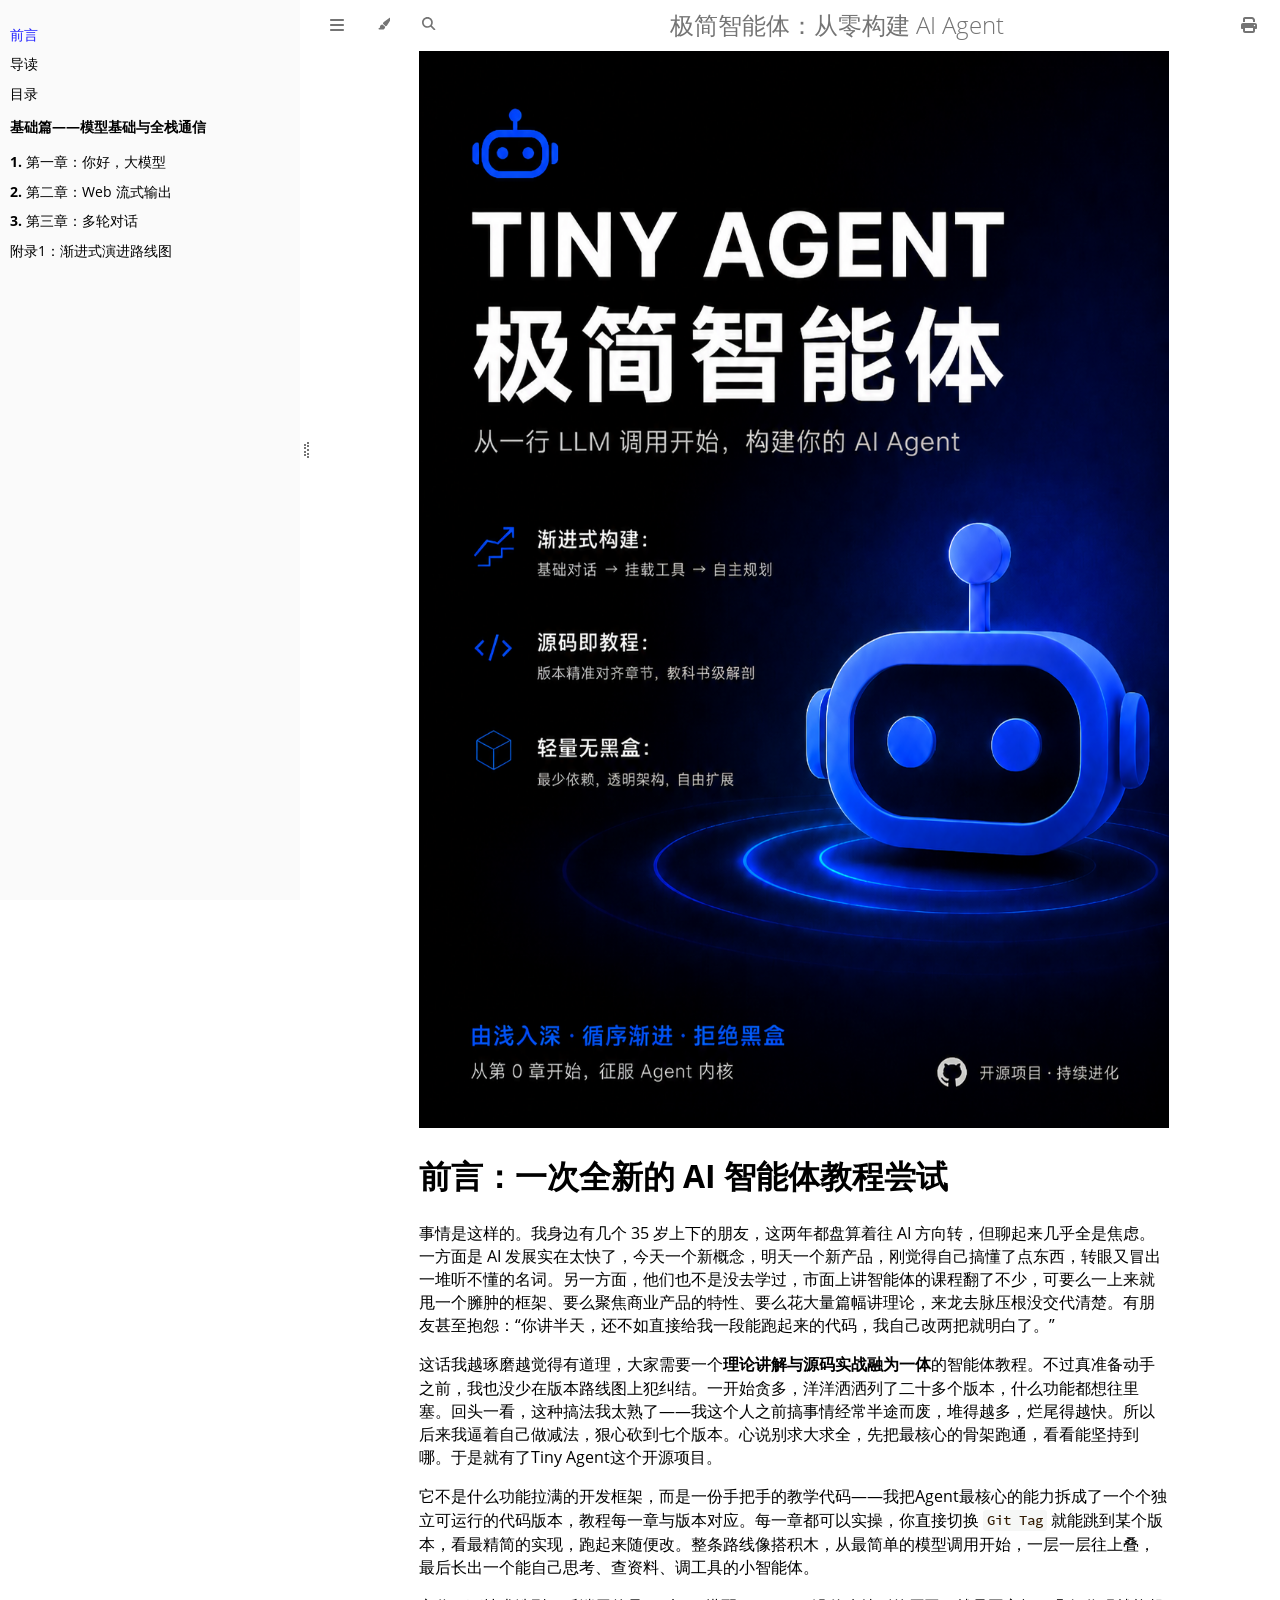
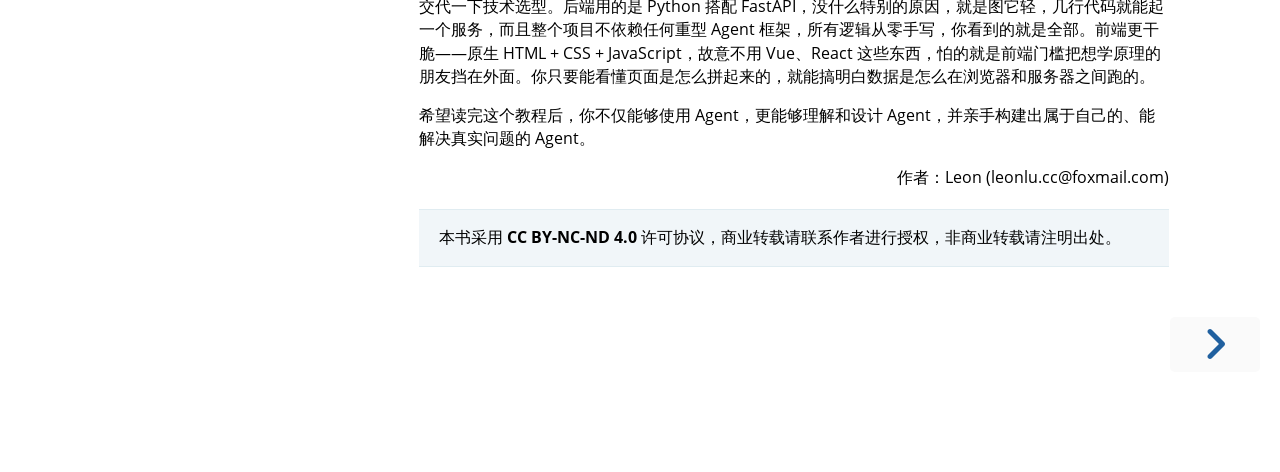
==== commit 58236b7e: "deploy: e18cc9edf221a2511cef5b74ecd06c0bfe4baf76" ====
--- a/index.html
+++ b/index.html
@@ -3,7 +3,7 @@
     <head>
         <!-- Book generated using mdBook -->
         <meta charset="UTF-8">
-        <title>前言 - 极简智能体：AI Agent 渐进式开发实战</title>
+        <title>前言 - 极简智能体：从零构建 AI Agent</title>
 
 
         <!-- Custom HTML head -->
@@ -35,10 +35,10 @@
             const path_to_root = "";
             const default_light_theme = "light";
             const default_dark_theme = "navy";
-            window.path_to_searchindex_js = "searchindex-4bd287b8.js";
+            window.path_to_searchindex_js = "searchindex-98a4e933.js";
         </script>
         <!-- Start loading toc.js asap -->
-        <script src="toc-0e4f72c4.js"></script>
+        <script src="toc-7045e2fb.js"></script>
     </head>
     <body>
     <div id="mdbook-help-container">
@@ -137,7 +137,7 @@
                         </button>
                     </div>
 
-                    <h1 class="menu-title">极简智能体：AI Agent 渐进式开发实战</h1>
+                    <h1 class="menu-title">极简智能体：从零构建 AI Agent</h1>
 
                     <div class="right-buttons">
                         <a href="print.html" title="Print this book" aria-label="Print this book">
@@ -182,14 +182,16 @@
 <!-- 强制 PDF 在此处分页，使后面的正文从第二页开始 -->
 <div style="page-break-before: always;"></div>
 
-<h1 id="前言一次全新的ai智能体教程尝试"><a class="header" href="#前言一次全新的ai智能体教程尝试">前言：一次全新的AI智能体教程尝试</a></h1>
-<p>大模型正在重塑软件开发，AI Agent 作为智能应用的核心形态，已经从实验探索快步进入生产落地阶段。</p>
-<p>然而，市面上的教程大多停留在框架调用和 API 使用层面，很少解释一个 Agent 为什么这样设计、各个模块如何协同工作，以及如何将一个简单的 LLM 对话程序，一步步演进为真正具备感知、记忆、规划、行动能力的智能体。</p>
-<p>本书面向有 Python 基础的开发者，采用「渐进式开发」的方式，以 Tiny Agent（极简智能体）项目为主线，带你从原理层面看透 Agent 的内部构造。不绑定任何特定框架，让你掌握可迁移的架构思想，而非特定工具的配置技巧。</p>
-<p>Tiny Agent 是一个从零生长的教学型智能体，麻雀虽小，五脏俱全。我们从一次最简单的 LLM 调用开始，依次完成提示词工程、检索增强生成、工具调用、智能体循环等核心能力的构建。项目代码完全开源，书籍每一章对应一个可运行的代码版本，每一次迭代都能看到真实的代码演进、架构变化和设计思考。</p>
-<p>希望读完这本书后，你不仅能够使用 Agent，更能够理解和设计 Agent，并亲手构建出属于自己的、能解决真实问题的 Agent。</p>
+<h1 id="前言一次全新的-ai-智能体教程尝试"><a class="header" href="#前言一次全新的-ai-智能体教程尝试">前言：一次全新的 AI 智能体教程尝试</a></h1>
+<p>事情是这样的。我身边有几个 35 岁上下的朋友，这两年都盘算着往 AI 方向转，但聊起来几乎全是焦虑。一方面是 AI 发展实在太快了，今天一个新概念，明天一个新产品，刚觉得自己搞懂了点东西，转眼又冒出一堆听不懂的名词。另一方面，他们也不是没去学过，市面上讲智能体的课程翻了不少，可要么一上来就甩一个臃肿的框架、要么聚焦商业产品的特性、要么花大量篇幅讲理论，来龙去脉压根没交代清楚。有朋友甚至抱怨：“你讲半天，还不如直接给我一段能跑起来的代码，我自己改两把就明白了。”</p>
+<p>这话我越琢磨越觉得有道理，大家需要一个<strong>理论讲解与源码实战融为一体</strong>的智能体教程。不过真准备动手之前，我也没少在版本路线图上犯纠结。一开始贪多，洋洋洒洒列了二十多个版本，什么功能都想往里塞。回头一看，这种搞法我太熟了——我这个人之前搞事情经常半途而废，堆得越多，烂尾得越快。所以后来我逼着自己做减法，狠心砍到七个版本。心说别求大求全，先把最核心的骨架跑通，看看能坚持到哪。于是就有了Tiny Agent这个开源项目。</p>
+<p>它不是什么功能拉满的开发框架，而是一份手把手的教学代码——我把Agent最核心的能力拆成了一个个独立可运行的代码版本，教程每一章与版本对应。每一章都可以实操，你直接切换 <code>Git Tag</code> 就能跳到某个版本，看最精简的实现，跑起来随便改。整条路线像搭积木，从最简单的模型调用开始，一层一层往上叠，最后长出一个能自己思考、查资料、调工具的小智能体。</p>
+<p>交代一下技术选型。后端用的是 Python 搭配 FastAPI，没什么特别的原因，就是图它轻，几行代码就能起一个服务，而且整个项目不依赖任何重型 Agent 框架，所有逻辑从零手写，你看到的就是全部。前端更干脆——原生 HTML + CSS + JavaScript，故意不用 Vue、React 这些东西，怕的就是前端门槛把想学原理的朋友挡在外面。你只要能看懂页面是怎么拼起来的，就能搞明白数据是怎么在浏览器和服务器之间跑的。</p>
+<p>希望读完这个教程后，你不仅能够使用 Agent，更能够理解和设计 Agent，并亲手构建出属于自己的、能解决真实问题的 Agent。</p>
+<p align="right">作者：Leon (leonlu.cc@foxmail.com)</p>
+
 <blockquote>
-<p>本书采用 <strong>CC BY-NC-ND 4.0</strong> 许可协议，转载请注明出处。</p>
+<p>本书采用 <strong>CC BY-NC-ND 4.0</strong> 许可协议，商业转载请联系作者进行授权，非商业转载请注明出处。</p>
 </blockquote>
 
                     </main>
@@ -237,6 +239,8 @@
         <script src="book-609e4cb8.js"></script>
 
         <!-- Custom JS scripts -->
+        <script src="mermaid-eefea253.min.js"></script>
+        <script src="mermaid-init-ccf746f1.js"></script>
 
 
 
